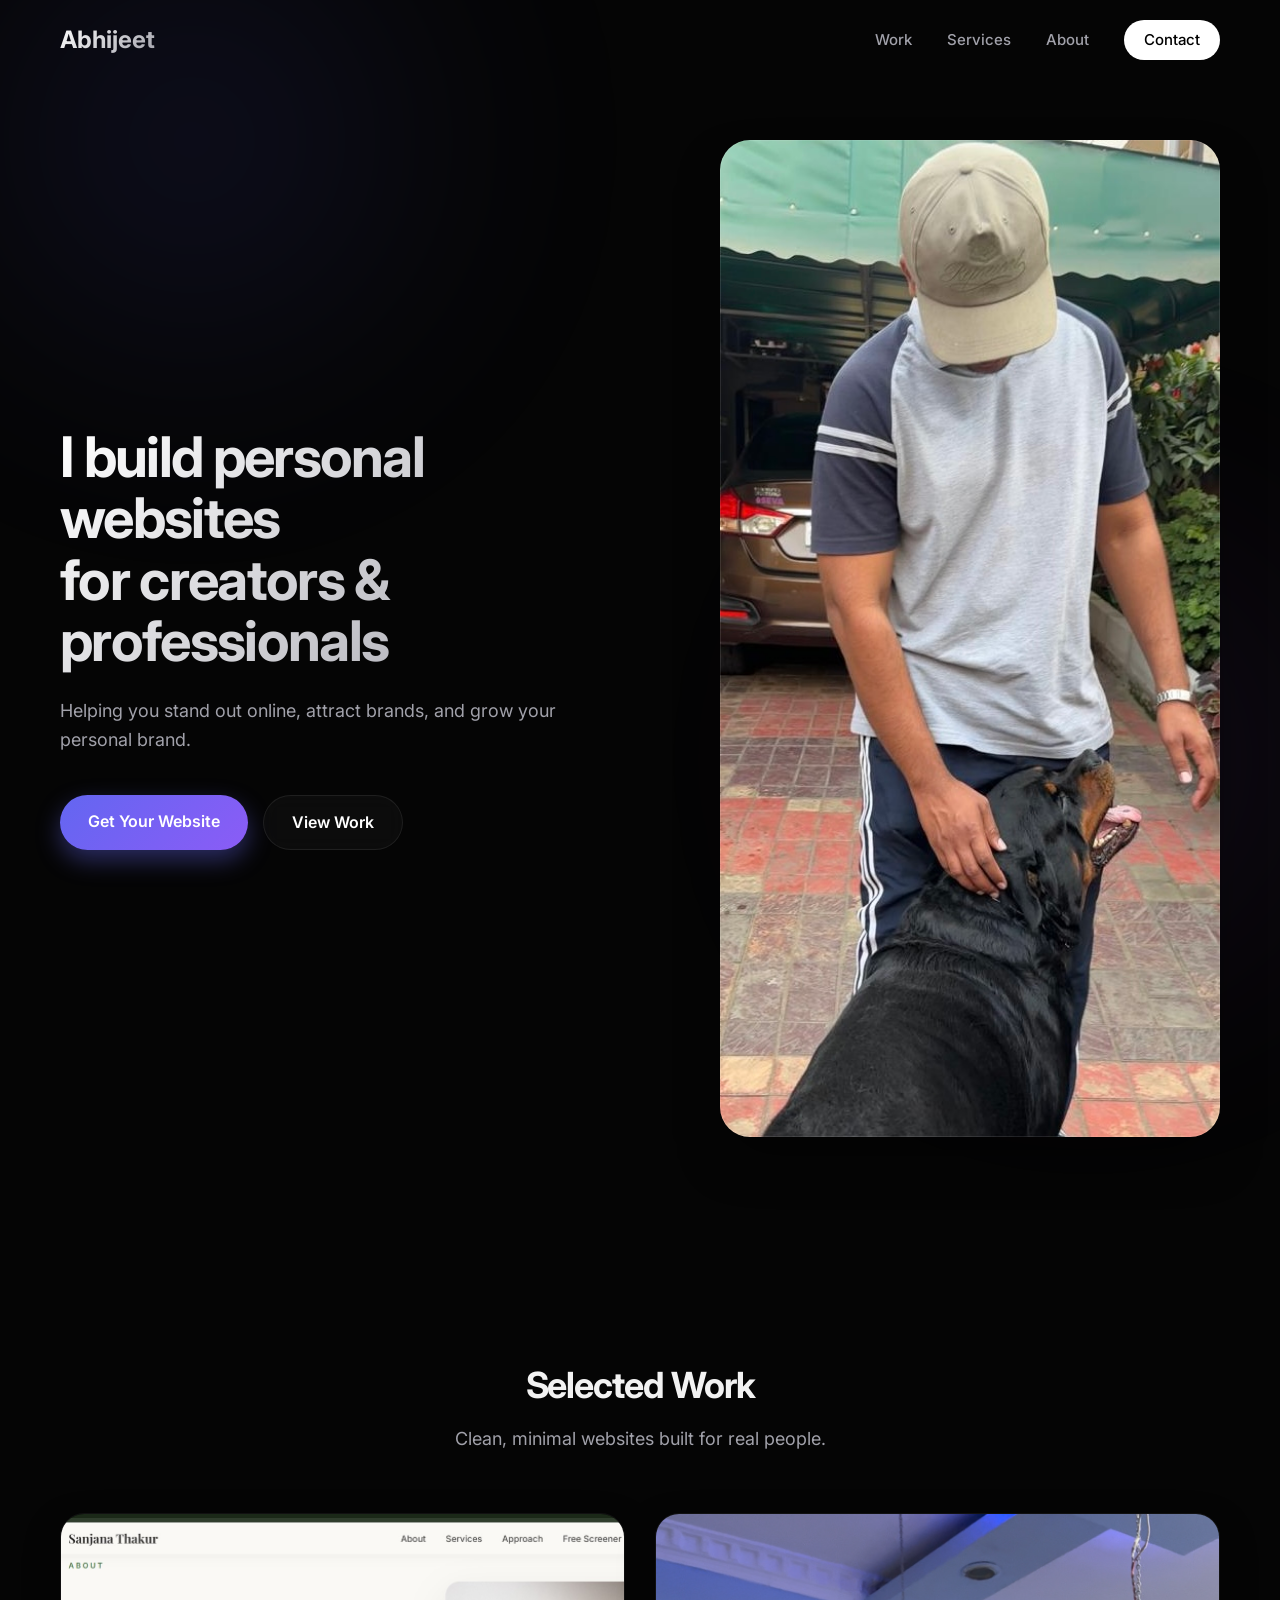
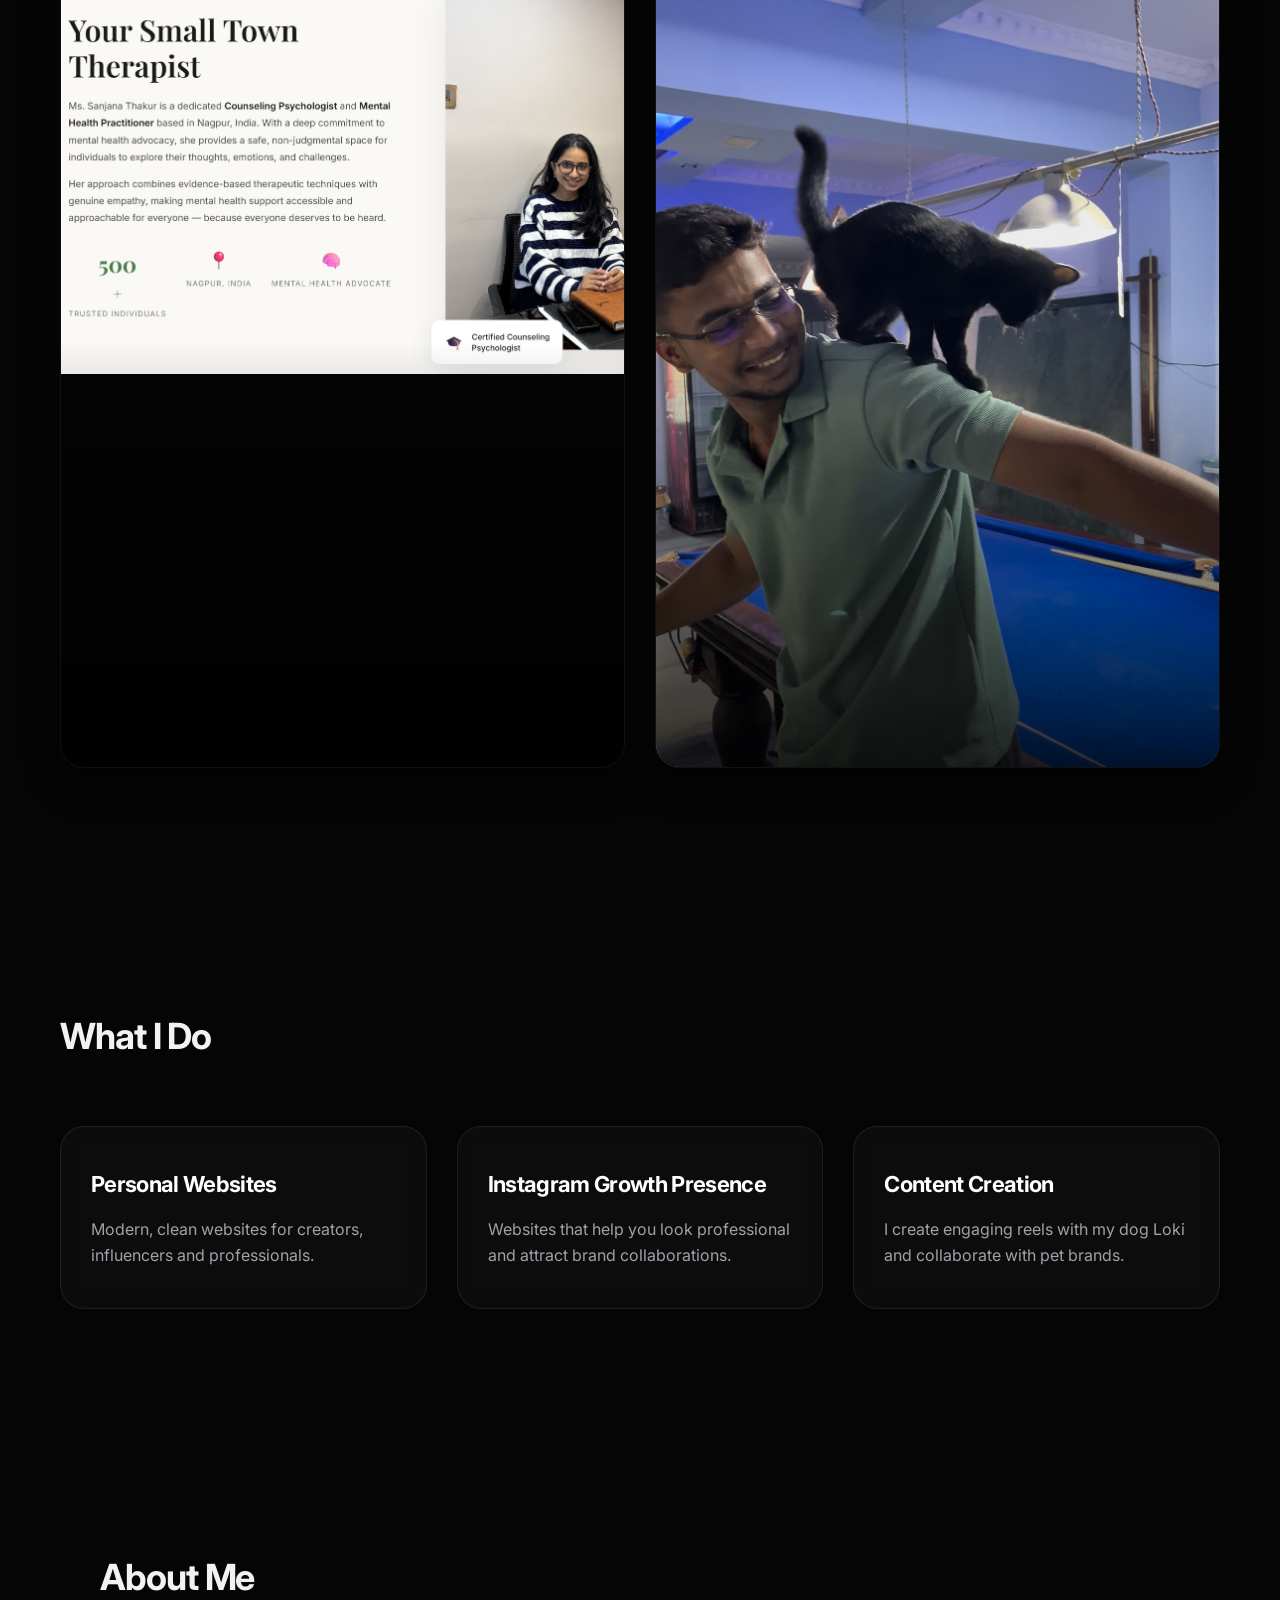
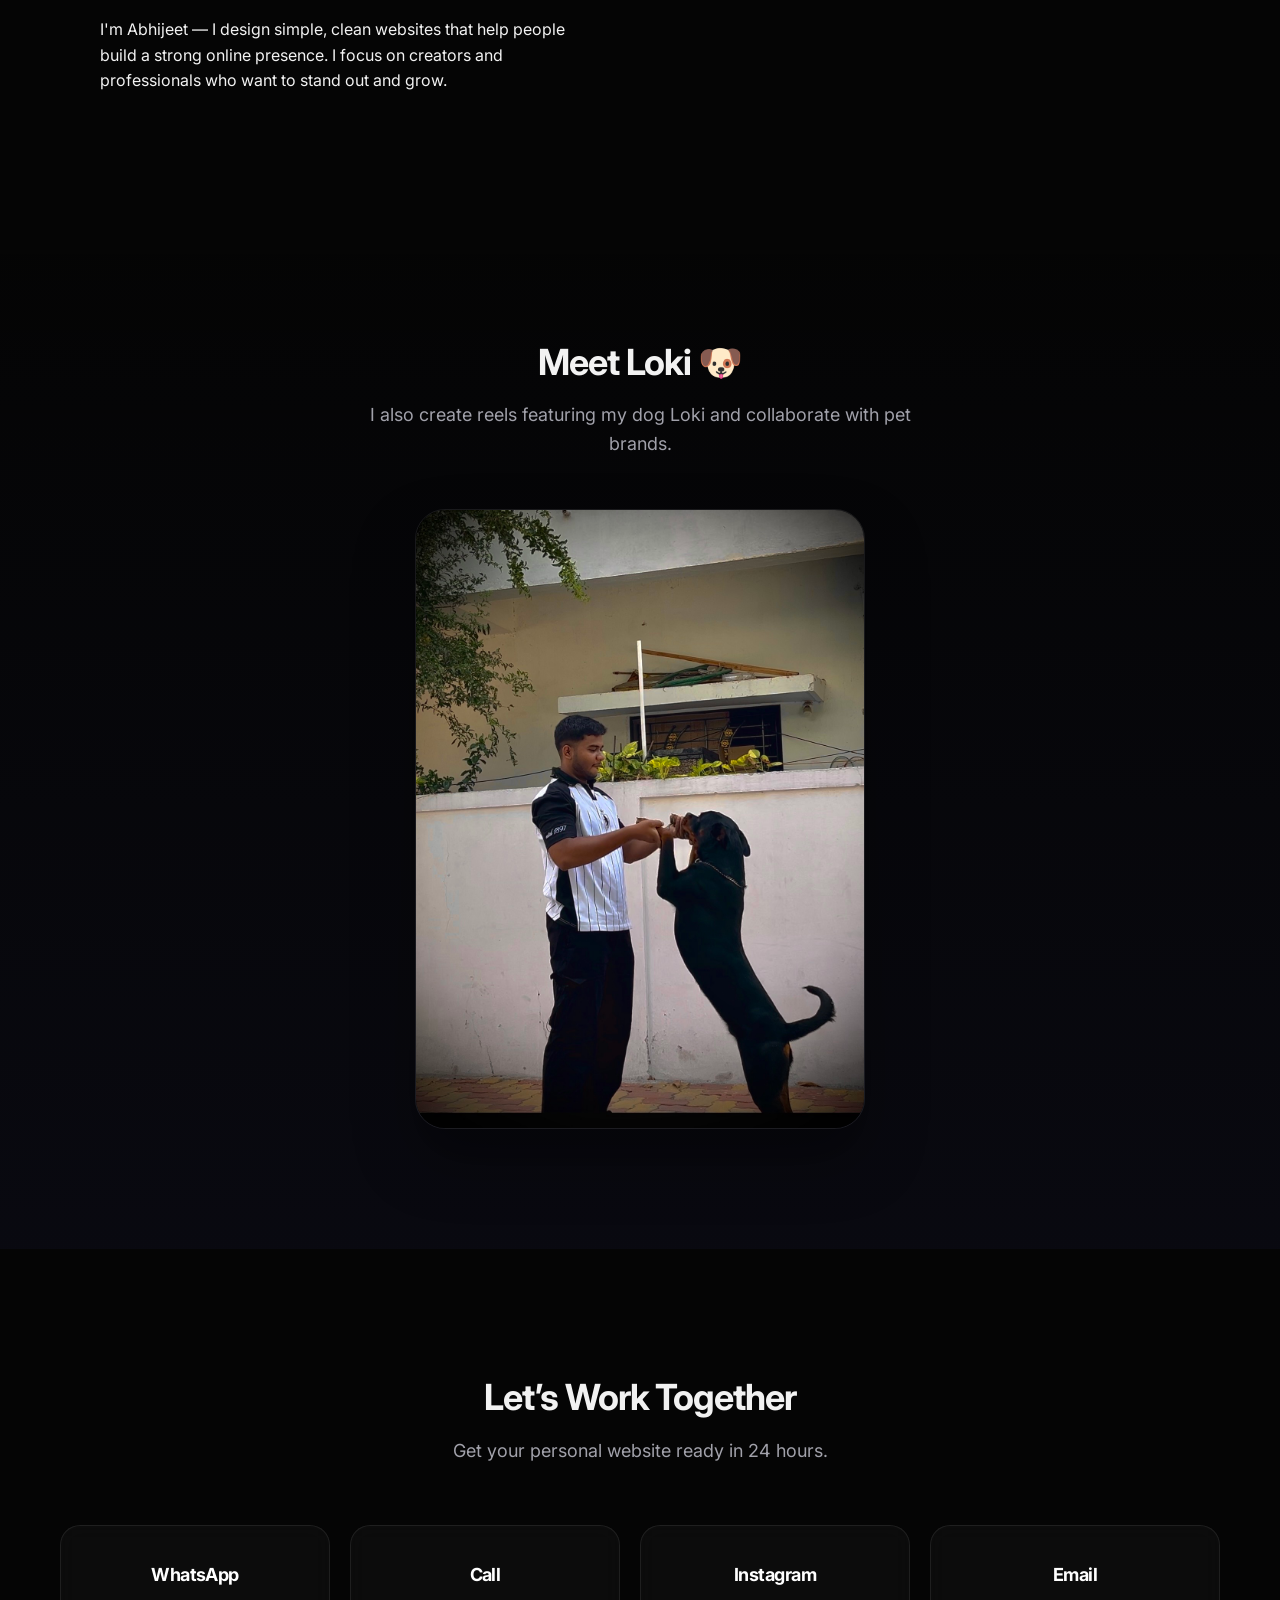
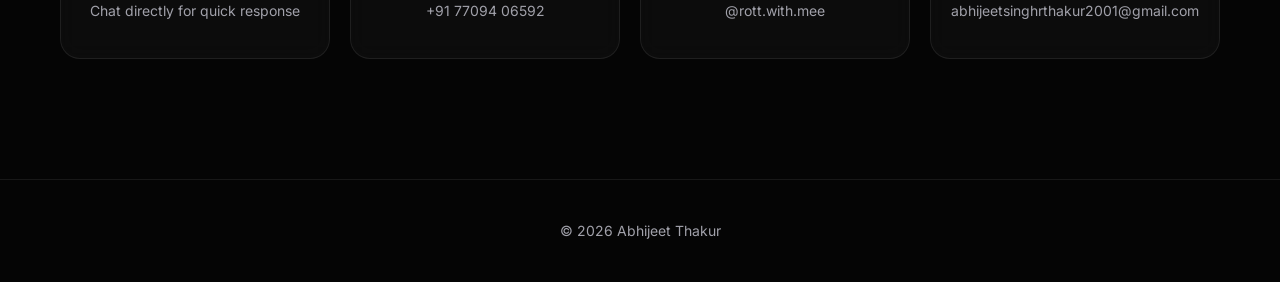
==== index.html @ 0a787bce "Initial commit via Netlify [skip ci]" ====
<!DOCTYPE html>
<html lang="en">
<head>
  <meta charset="UTF-8" />
  <meta name="viewport" content="width=device-width, initial-scale=1.0"/>
  <title>Abhijeet Thakur | Personal Brand Website Creator</title>

  <link href="https://fonts.googleapis.com/css2?family=Inter:wght@300;400;600;700&display=swap" rel="stylesheet">
  <link rel="stylesheet" href="style.css"/>
</head>

<body>

<!-- NAV -->
<nav class="nav">
  <div class="nav__logo">Abhijeet</div>
  <div class="nav__links">
    <a href="#work">Work</a>
    <a href="#services">Services</a>
    <a href="#about">About</a>
    <a href="#contact" class="nav__cta">Contact</a>
  </div>
</nav>

<!-- HERO -->
<section class="hero">
  <div class="hero__content">
    <h1>I build personal websites<br>for creators & professionals</h1>
    <p>Helping you stand out online, attract brands, and grow your personal brand.</p>
    
    <div class="hero__buttons">
      <a href="#contact" class="btn primary">Get Your Website</a>
      <a href="#work" class="btn ghost">View Work</a>
    </div>
  </div>

  <div class="hero__image">
    <img src="images/4.jpg" alt="Abhijeet with dog">
  </div>
</section>

<!-- WORK -->
<section id="work" class="work">
  <h2>Selected Work</h2>
  <p>Clean, minimal websites built for real people.</p>

  <div class="work__grid">
    <div class="work__card">
      <a href="https://sanjanathakur6.netlify.app" target="_blank">
        <img src="images/2.jpg" alt="Work Example 1">
      </a>
    </div>
    <div class="work__card">
      <img src="images/3.jpg" alt="Work Example 2">
    </div>
  </div>
</section>

<!-- SERVICES -->
<section id="services" class="services">
  <h2>What I Do</h2>

  <div class="services__grid">

    <div class="service">
      <h3>Personal Websites</h3>
      <p>Modern, clean websites for creators, influencers and professionals.</p>
    </div>

    <div class="service">
      <h3>Instagram Growth Presence</h3>
      <p>Websites that help you look professional and attract brand collaborations.</p>
    </div>

    <div class="service">
      <h3>Content Creation</h3>
      <p>I create engaging reels with my dog Loki and collaborate with pet brands.</p>
    </div>

  </div>
</section>

<!-- ABOUT -->
<section id="about" class="about">
  <div class="about__content">
    <h2>About Me</h2>
    <p>
      I'm Abhijeet — I design simple, clean websites that help people build a strong online presence.
      I focus on creators and professionals who want to stand out and grow.
    </p>
  </div>

  <div class="about__images">
    <img src="images/2.JPG" alt="About Image 1">
    <img src="images/3.JPG" alt="About Image 2">
  </div>
</section>

<!-- LOKI SECTION -->
<section class="loki">
  <h2>Meet Loki 🐶</h2>
  <p>I also create reels featuring my dog Loki and collaborate with pet brands.</p>

  <div class="loki__image">
    <img src="images/1.jpg" alt="Loki the Rottweiler">
  </div>
</section>

<!-- CONTACT -->
<section id="contact" class="contact">
  <h2>Let’s Work Together</h2>
  <p>Get your personal website ready in 24 hours.</p>

  <div class="contact__grid">

    <!-- WhatsApp -->
    <a href="https://wa.me/917709406592" target="_blank" class="contact-card">
      <h3>WhatsApp</h3>
      <p>Chat directly for quick response</p>
    </a>

    <!-- Call -->
    <a href="tel:+917709406592" class="contact-card">
      <h3>Call</h3>
      <p>+91 77094 06592</p>
    </a>

    <!-- Instagram -->
    <a href="https://instagram.com/rott.with.mee" target="_blank" class="contact-card">
      <h3>Instagram</h3>
      <p>@rott.with.mee</p>
    </a>

    <!-- Email -->
    <a href="mailto:abhijeetsinghrthakur2001@gmail.com" class="contact-card">
      <h3>Email</h3>
      <p>abhijeetsinghrthakur2001@gmail.com</p>
    </a>

  </div>
</section>

<!-- FOOTER -->
<footer class="footer">
  <p>© 2026 Abhijeet Thakur</p>
</footer>

<script src="script.js"></script>
</body>
</html>
---- style.css ----
/* RESET & CORE VARIABLES */
:root {
  --bg-color: #050505;
  --text-primary: #f2f2f2;
  --text-secondary: #a1a1aa;
  --accent-color: #6366f1;
  --accent-glow: rgba(99, 102, 241, 0.4);
  --glass-bg: rgba(255, 255, 255, 0.03);
  --glass-border: rgba(255, 255, 255, 0.08);
}

* {
  margin: 0;
  padding: 0;
  box-sizing: border-box;
}

body {
  font-family: 'Inter', sans-serif;
  background-color: var(--bg-color);
  color: var(--text-primary);
  line-height: 1.6;
  overflow-x: hidden;
  position: relative;
}

/* Background Ambient Orbs */
body::before, body::after {
  content: "";
  position: fixed;
  width: 50vw;
  height: 50vw;
  border-radius: 50%;
  filter: blur(120px);
  z-index: -1;
  opacity: 0.25;
  animation: floatOrb 15s infinite alternate ease-in-out;
  pointer-events: none;
}

body::before {
  top: -20%;
  left: -10%;
  background: radial-gradient(circle, rgba(99,102,241,0.6) 0%, rgba(0,0,0,0) 70%);
}

body::after {
  bottom: -20%;
  right: -10%;
  background: radial-gradient(circle, rgba(168,85,247,0.5) 0%, rgba(0,0,0,0) 70%);
  animation-delay: -5s;
}

@keyframes floatOrb {
  0% { transform: translate(0, 0) scale(1); }
  50% { transform: translate(50px, 30px) scale(1.1); }
  100% { transform: translate(-30px, -50px) scale(0.9); }
}

img {
  width: 100%;
  display: block;
  object-fit: cover;
}

a {
  text-decoration: none;
  color: inherit;
}

/* TYPOGRAPHY */
h1, h2, h3 {
  font-weight: 700;
  letter-spacing: -0.03em;
}

h2 {
  font-size: 36px;
  margin-bottom: 10px;
}

section > p {
  color: var(--text-secondary);
  font-size: 18px;
  max-width: 600px;
}

/* NAV */
.nav {
  position: fixed;
  width: 100%;
  top: 0;
  padding: 20px 60px;
  display: flex;
  justify-content: space-between;
  align-items: center;
  z-index: 100;
  transition: all 0.4s cubic-bezier(0.4, 0, 0.2, 1);
}

.nav--scrolled {
  background: rgba(5, 5, 5, 0.7);
  backdrop-filter: blur(16px);
  -webkit-backdrop-filter: blur(16px);
  border-bottom: 1px solid var(--glass-border);
  padding: 15px 60px;
}

.nav__logo {
  font-size: 24px;
  font-weight: 700;
  background: linear-gradient(135deg, #fff, #a1a1aa);
  -webkit-background-clip: text;
  -webkit-text-fill-color: transparent;
}

.nav__links {
  display: flex;
  gap: 35px;
  align-items: center;
}

.nav__links a {
  font-size: 15px;
  font-weight: 500;
  color: var(--text-secondary);
  transition: color 0.3s;
}

.nav__links a:hover {
  color: #fff;
}

.nav__cta {
  padding: 8px 20px;
  background: #fff;
  color: #000 !important;
  border-radius: 30px;
  font-weight: 600;
  transition: transform 0.3s, box-shadow 0.3s !important;
}

.nav__cta:hover {
  transform: translateY(-2px);
  box-shadow: 0 10px 20px rgba(255,255,255,0.15);
}

/* BUTTONS */
.btn {
  display: inline-block;
  padding: 14px 28px;
  border-radius: 30px;
  font-weight: 600;
  transition: all 0.3s ease;
  cursor: pointer;
}

.primary {
  background: linear-gradient(135deg, var(--accent-color), #8b5cf6);
  color: #fff;
  box-shadow: 0 10px 25px var(--accent-glow);
}

.primary:hover {
  box-shadow: 0 15px 35px var(--accent-glow);
  transform: translateY(-2px);
}

.ghost {
  background: var(--glass-bg);
  border: 1px solid var(--glass-border);
  color: #fff;
  backdrop-filter: blur(10px);
}

.ghost:hover {
  background: rgba(255,255,255,0.08);
  transform: translateY(-2px);
}

/* HERO */
.hero {
  display: flex;
  align-items: center;
  justify-content: space-between;
  padding: 140px 60px 100px;
  min-height: 100vh;
  gap: 60px;
}

.hero__content {
  max-width: 550px;
}

.hero h1 {
  font-size: 56px;
  line-height: 1.1;
  background: linear-gradient(135deg, #ffffff 0%, #a1a1aa 100%);
  -webkit-background-clip: text;
  -webkit-text-fill-color: transparent;
}

.hero p {
  margin-top: 24px;
  font-size: 18px;
  color: var(--text-secondary);
}

.hero__buttons {
  margin-top: 40px;
  display: flex;
  gap: 15px;
}

.hero__image {
  flex: 1;
  max-width: 500px;
  border-radius: 30px;
  overflow: hidden;
  box-shadow: 0 25px 50px -12px rgba(0, 0, 0, 0.5);
  position: relative;
  animation: floating 6s ease-in-out infinite;
}

.hero__image::after {
  content: '';
  position: absolute;
  inset: 0;
  border-radius: 30px;
  border: 1px solid rgba(255,255,255,0.1);
  pointer-events: none;
}

@keyframes floating {
  0% { transform: translateY(0px); }
  50% { transform: translateY(-15px); }
  100% { transform: translateY(0px); }
}

/* SECTIONS (General) */
section {
  padding: 120px 60px;
}

.section-header {
  text-align: center;
  margin-bottom: 60px;
  display: flex;
  flex-direction: column;
  align-items: center;
}

/* WORK */
.work {
  text-align: center;
  display: flex;
  flex-direction: column;
  align-items: center;
}

.work__grid {
  margin-top: 60px;
  display: grid;
  grid-template-columns: repeat(2, 1fr);
  gap: 30px;
  width: 100%;
  max-width: 1200px;
}

.work__card {
  position: relative;
  overflow: hidden;
  border-radius: 24px;
  transform: perspective(1000px);
  transform-style: preserve-3d;
  transition: all 0.4s cubic-bezier(0.25, 0.8, 0.25, 1);
  box-shadow: 0 15px 35px rgba(0,0,0,0.4);
  border: 1px solid rgba(255,255,255,0.05);
}

.work__card img {
  transition: transform 0.6s ease;
}

.work__card:hover img {
  transform: scale(1.05);
}

.work__card::after {
  content: '';
  position: absolute;
  inset: 0;
  background: linear-gradient(to top, rgba(0,0,0,0.8) 0%, rgba(0,0,0,0) 50%);
  pointer-events: none;
}

/* SERVICES */
.services__grid {
  margin-top: 60px;
  display: grid;
  grid-template-columns: repeat(3, 1fr);
  gap: 30px;
  max-width: 1200px;
  margin-left: auto;
  margin-right: auto;
}

.service {
  padding: 40px 30px;
  background: var(--glass-bg);
  border: 1px solid var(--glass-border);
  border-radius: 24px;
  backdrop-filter: blur(12px);
  transition: all 0.4s ease;
  position: relative;
  overflow: hidden;
}

.service::before {
  content: '';
  position: absolute;
  top: 0; left: 0; right: 0;
  height: 2px;
  background: linear-gradient(90deg, transparent, var(--accent-color), transparent);
  transform: scaleX(0);
  transition: transform 0.4s ease;
}

.service:hover {
  transform: translateY(-10px);
  background: rgba(255,255,255,0.05);
  box-shadow: 0 20px 40px rgba(0,0,0,0.3);
}

.service:hover::before {
  transform: scaleX(1);
}

.service h3 {
  font-size: 22px;
  margin-bottom: 15px;
  color: #fff;
}

.service p {
  color: var(--text-secondary);
  font-size: 16px;
}

/* ABOUT */
.about {
  display: flex;
  align-items: center;
  gap: 80px;
  max-width: 1200px;
  margin: 0 auto;
}

.about__content {
  flex: 1;
}

.about__images {
  flex: 1;
  display: flex;
  gap: 20px;
  align-items: center;
}

.about__images img {
  width: calc(50% - 10px);
  border-radius: 24px;
  box-shadow: 0 20px 40px rgba(0,0,0,0.3);
  border: 1px solid var(--glass-border);
}

.about__images img:nth-child(2) {
  transform: translateY(40px);
}

/* LOKI */
.loki {
  text-align: center;
  background: linear-gradient(180deg, rgba(0,0,0,0) 0%, rgba(99,102,241,0.05) 100%);
  display: flex;
  flex-direction: column;
  align-items: center;
}

.loki__image {
  margin-top: 50px;
  max-width: 450px;
  border-radius: 30px;
  overflow: hidden;
  box-shadow: 0 30px 60px rgba(0,0,0,0.4);
  border: 1px solid var(--glass-border);
  animation: floating 7s ease-in-out infinite reverse;
}

/* CONTACT */
.contact {
  text-align: center;
  display: flex;
  flex-direction: column;
  align-items: center;
}

.contact__grid {
  margin-top: 60px;
  display: grid;
  grid-template-columns: repeat(4, 1fr);
  gap: 20px;
  width: 100%;
  max-width: 1200px;
}

.contact-card {
  padding: 35px 20px;
  background: var(--glass-bg);
  border: 1px solid var(--glass-border);
  border-radius: 20px;
  backdrop-filter: blur(10px);
  transition: all 0.3s ease;
  display: flex;
  flex-direction: column;
  gap: 10px;
}

.contact-card:hover {
  background: rgba(255,255,255,0.06);
  transform: translateY(-5px);
  border-color: rgba(255,255,255,0.15);
}

.contact-card h3 {
  font-size: 18px;
  color: #fff;
}

.contact-card p {
  font-size: 14px;
  color: var(--text-secondary);
}

/* FOOTER */
.footer {
  text-align: center;
  padding: 40px;
  border-top: 1px solid var(--glass-border);
  color: var(--text-secondary);
  font-size: 14px;
}

/* ANIMATION CLASSES FOR JS */
.show {
  opacity: 1 !important;
  transform: translateY(0) !important;
}

.work__card,
.service,
.about__content,
.about__images,
.loki__image,
.contact-card {
  opacity: 0;
  transform: translateY(30px);
  transition: opacity 0.8s cubic-bezier(0.2, 0.8, 0.2, 1), transform 0.8s cubic-bezier(0.2, 0.8, 0.2, 1);
}

/* Delay staggered animations */
.services__grid .service:nth-child(1) { transition-delay: 0.1s; }
.services__grid .service:nth-child(2) { transition-delay: 0.2s; }
.services__grid .service:nth-child(3) { transition-delay: 0.3s; }

.work__grid .work__card:nth-child(1) { transition-delay: 0.1s; }
.work__grid .work__card:nth-child(2) { transition-delay: 0.2s; }

.contact__grid .contact-card:nth-child(1) { transition-delay: 0.1s; }
.contact__grid .contact-card:nth-child(2) { transition-delay: 0.2s; }
.contact__grid .contact-card:nth-child(3) { transition-delay: 0.3s; }
.contact__grid .contact-card:nth-child(4) { transition-delay: 0.4s; }

/* RESPONSIVE */
@media(max-width: 1024px) {
  .hero {
    padding: 120px 40px 80px;
    gap: 40px;
  }
  .hero h1 { font-size: 48px; }
  .about { gap: 40px; flex-direction: column; }
  .about__images { width: 100%; max-width: 500px; margin: 0 auto; }
}

@media(max-width: 768px) {
  .nav { padding: 20px; }
  .nav--scrolled { padding: 15px 20px; }
  .nav__links { display: none; }
  
  .hero {
    flex-direction: column;
    text-align: center;
    padding: 120px 20px 60px;
  }
  .hero__content { align-items: center; display: flex; flex-direction: column; }
  .hero__buttons { justify-content: center; }
  
  .services__grid, .work__grid {
    grid-template-columns: 1fr;
  }
  .contact__grid {
    grid-template-columns: repeat(2, 1fr);
  }
  section {
    padding: 80px 20px;
  }
}

@media(max-width: 480px) {
  .hero h1 { font-size: 38px; }
  .contact__grid { grid-template-columns: 1fr; }
}
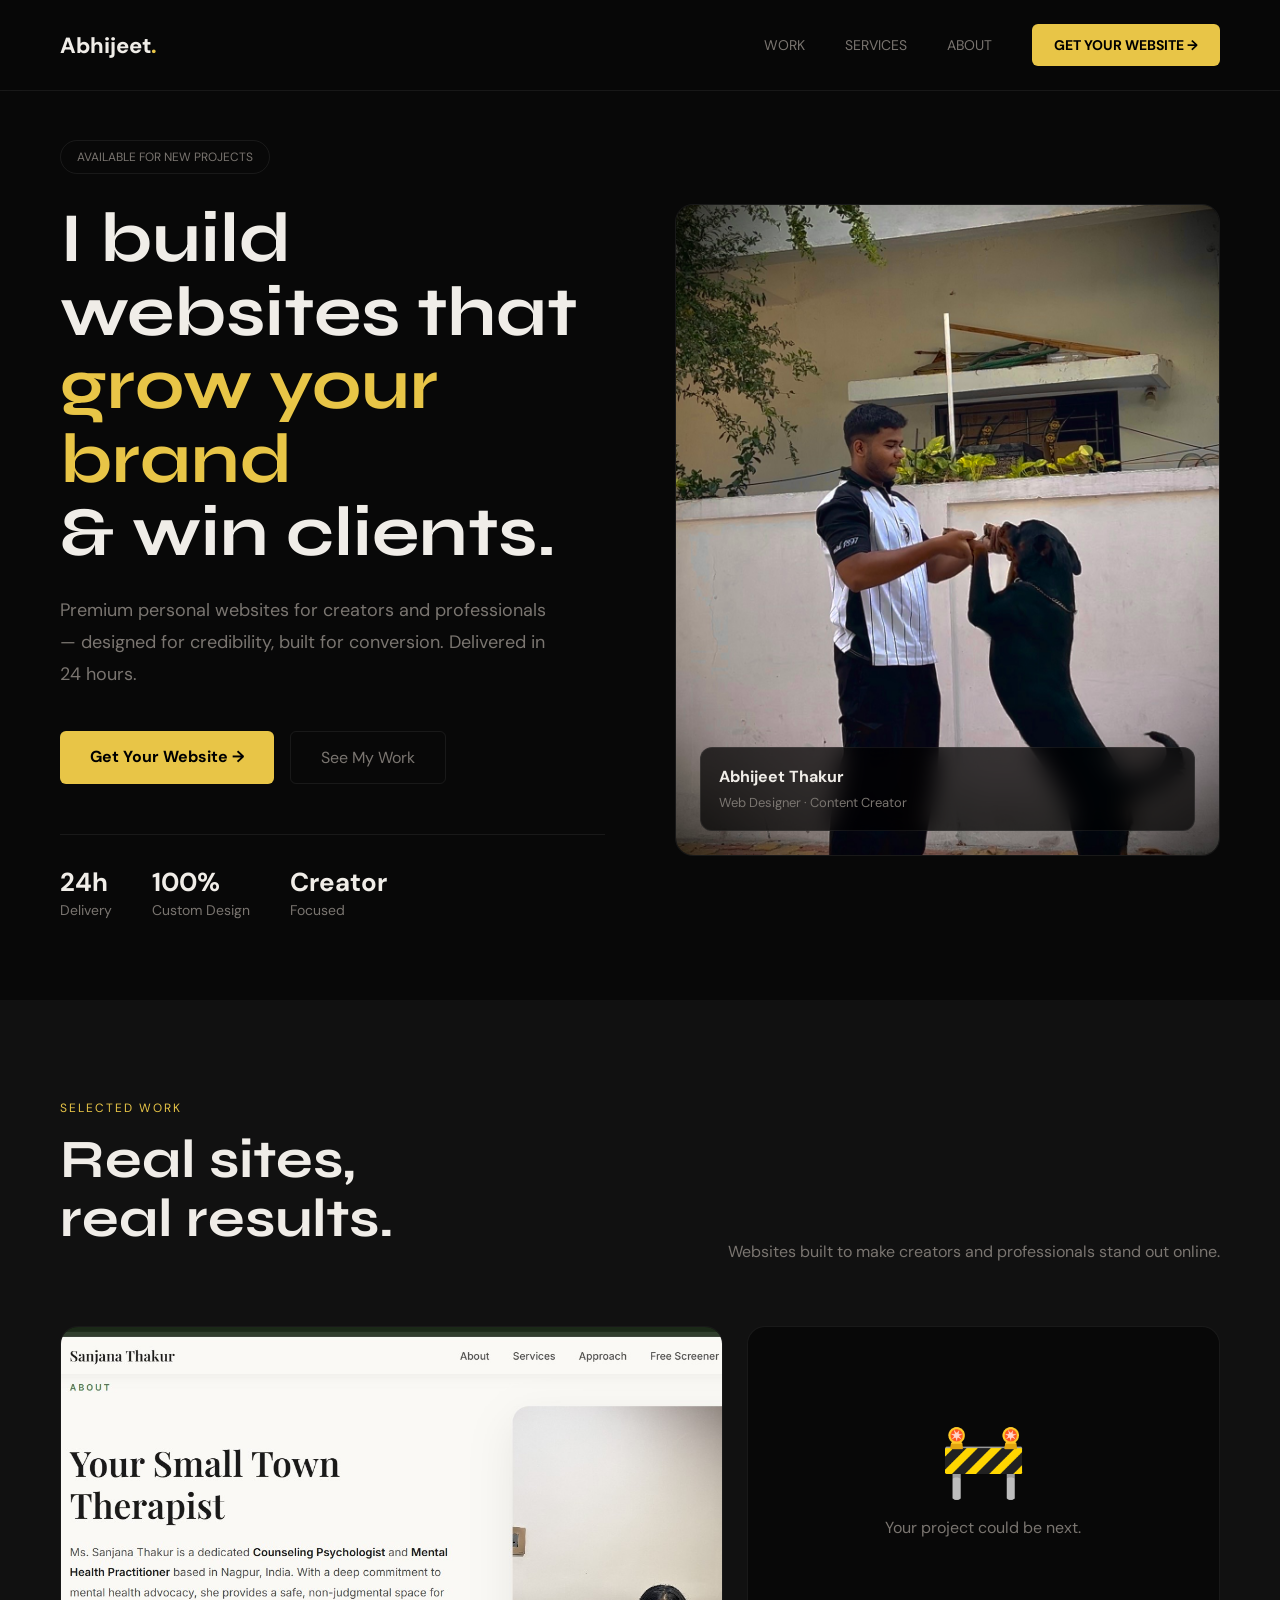
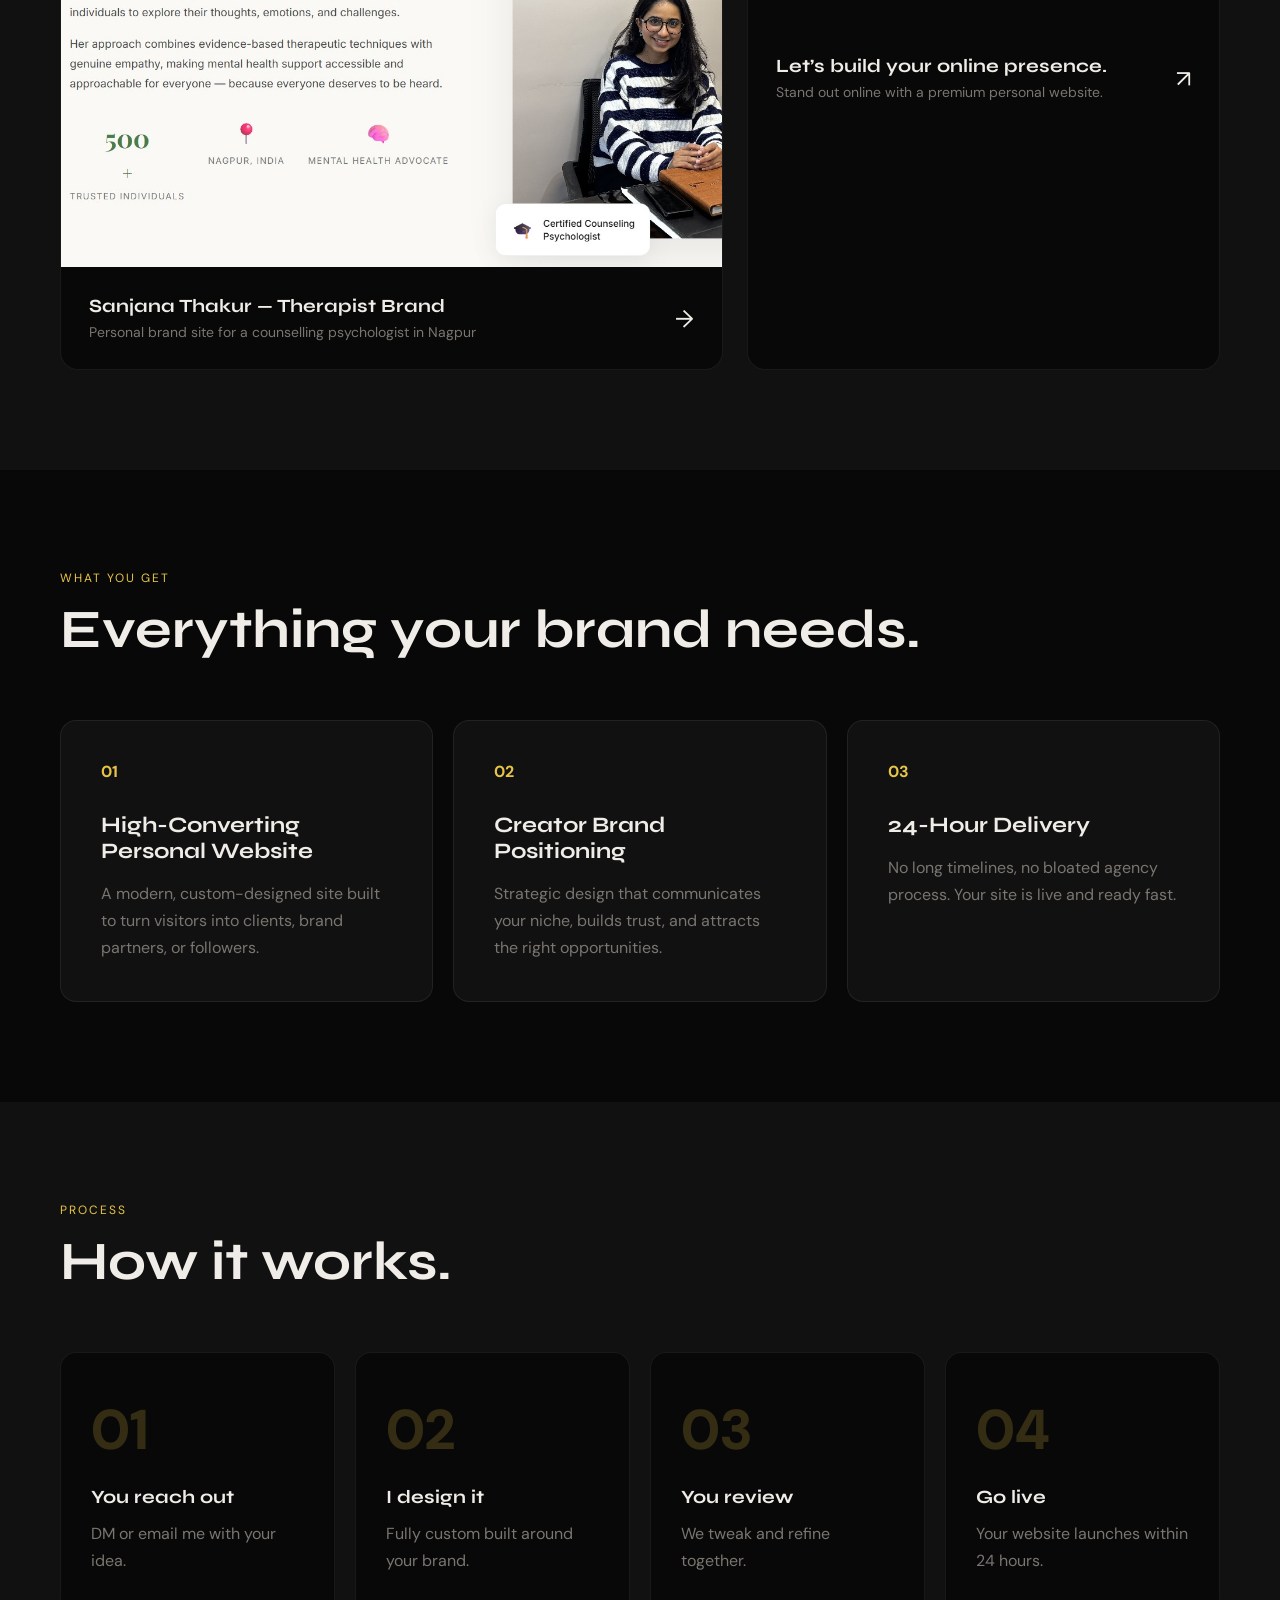
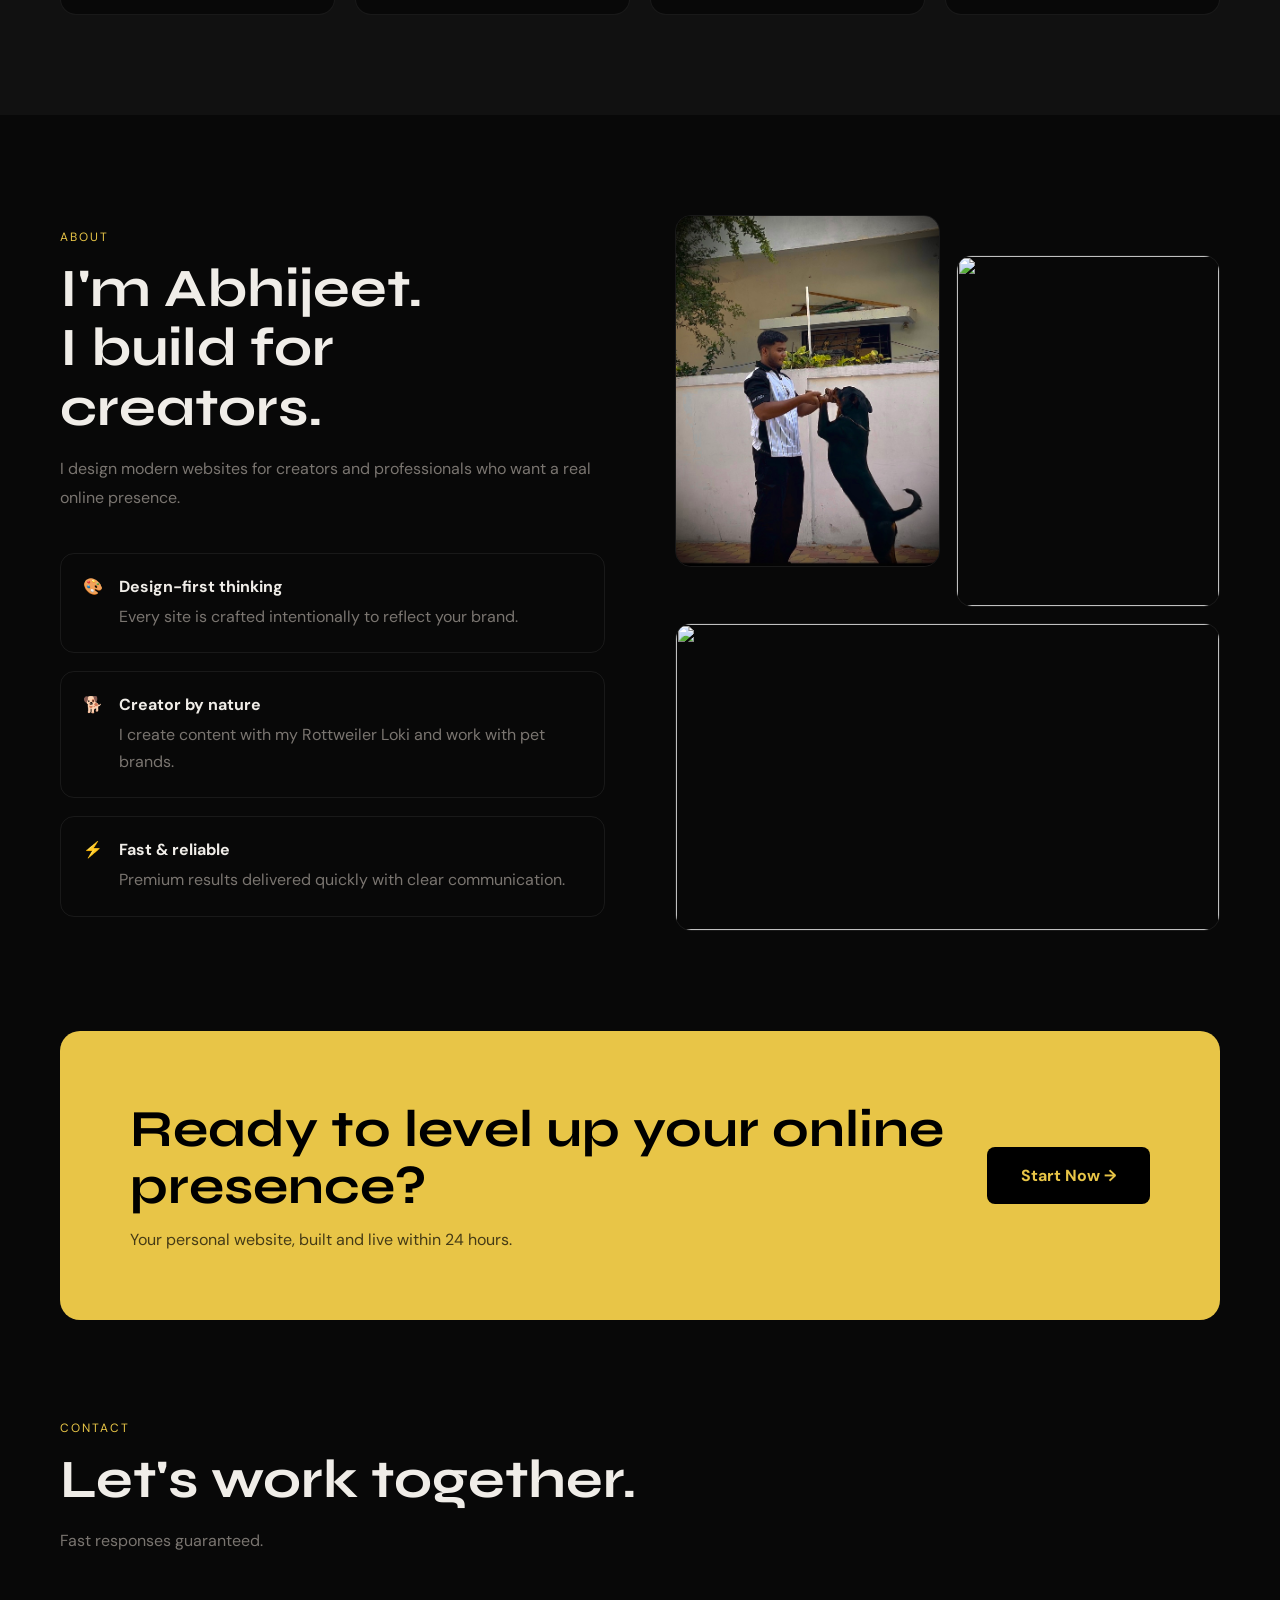
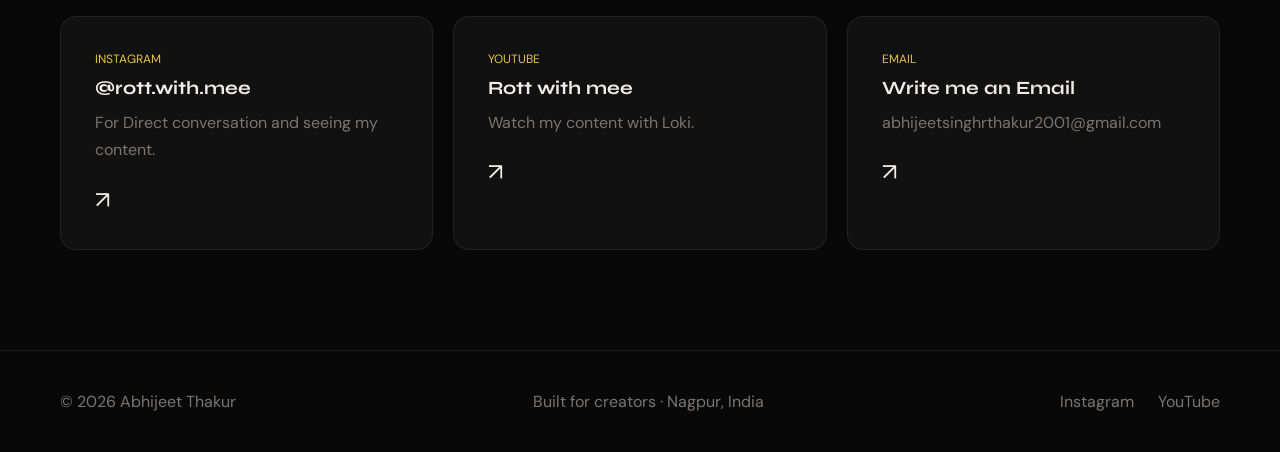
==== commit 151a55ab: "Add files via upload" ====
--- a/index.html
+++ b/index.html
@@ -3,148 +3,1240 @@
 <head>
   <meta charset="UTF-8" />
   <meta name="viewport" content="width=device-width, initial-scale=1.0"/>
-  <title>Abhijeet Thakur | Personal Brand Website Creator</title>
-
-  <link href="https://fonts.googleapis.com/css2?family=Inter:wght@300;400;600;700&display=swap" rel="stylesheet">
-  <link rel="stylesheet" href="style.css"/>
+  <title>Abhijeet Thakur | Personal Brand Websites</title>
+
+  <link href="https://fonts.googleapis.com/css2?family=Syne:wght@400;600;700;800&family=DM+Sans:wght@300;400;500&display=swap" rel="stylesheet">
+
+  <style>
+
+    :root {
+      --bg: #080808;
+      --surface: #111111;
+      --border: rgba(255,255,255,0.07);
+      --text: #f0ede8;
+      --muted: #7a7570;
+      --accent: #e8c547;
+    }
+
+    *{
+      margin:0;
+      padding:0;
+      box-sizing:border-box;
+    }
+
+    body{
+      font-family:'DM Sans',sans-serif;
+      background:var(--bg);
+      color:var(--text);
+      overflow-x:hidden;
+    }
+
+    img{
+      width:100%;
+      display:block;
+      object-fit:cover;
+    }
+
+    a{
+      text-decoration:none;
+      color:inherit;
+    }
+
+    h1,h2,h3{
+      font-family:'Syne',sans-serif;
+    }
+
+    html{
+      scroll-behavior:smooth;
+    }
+
+    /* NAV */
+
+    nav{
+      position:fixed;
+      top:0;
+      left:0;
+      right:0;
+      z-index:1000;
+      padding:24px 60px;
+      display:flex;
+      justify-content:space-between;
+      align-items:center;
+      background:rgba(8,8,8,0.7);
+      backdrop-filter:blur(12px);
+      border-bottom:1px solid var(--border);
+    }
+
+    .nav-logo{
+      font-size:22px;
+      font-weight:800;
+    }
+
+    .nav-logo span{
+      color:var(--accent);
+    }
+
+    .nav-links{
+      display:flex;
+      gap:40px;
+      align-items:center;
+    }
+
+    .nav-links a{
+      font-size:14px;
+      text-transform:uppercase;
+      color:var(--muted);
+      transition:0.3s;
+    }
+
+    .nav-links a:hover{
+      color:white;
+    }
+
+    .nav-cta{
+      background:var(--accent);
+      color:black !important;
+      padding:12px 22px;
+      border-radius:6px;
+      font-weight:700;
+    }
+
+    /* HERO */
+
+    .hero{
+      min-height:100vh;
+      display:grid;
+      grid-template-columns:1fr 1fr;
+      align-items:center;
+      gap:70px;
+      padding:140px 60px 80px;
+    }
+
+    .hero-tag{
+      display:inline-block;
+      border:1px solid var(--border);
+      padding:8px 16px;
+      border-radius:50px;
+      margin-bottom:28px;
+      color:var(--muted);
+      font-size:12px;
+      text-transform:uppercase;
+    }
+
+    .hero h1{
+      font-size:70px;
+      line-height:1.05;
+      margin-bottom:24px;
+    }
+
+    .hero h1 em{
+      color:var(--accent);
+      font-style:normal;
+    }
+
+    .hero-desc{
+      color:var(--muted);
+      font-size:18px;
+      line-height:1.8;
+      max-width:500px;
+      margin-bottom:40px;
+    }
+
+    .hero-btns{
+      display:flex;
+      gap:16px;
+      flex-wrap:wrap;
+    }
+
+    .btn-primary{
+      background:var(--accent);
+      color:black;
+      padding:15px 30px;
+      border-radius:6px;
+      font-weight:700;
+    }
+
+    .btn-ghost{
+      border:1px solid var(--border);
+      padding:15px 30px;
+      border-radius:6px;
+      color:var(--muted);
+    }
+
+    .hero-trust{
+      display:flex;
+      gap:40px;
+      margin-top:50px;
+      padding-top:30px;
+      border-top:1px solid var(--border);
+    }
+
+    .trust-item strong{
+      display:block;
+      font-size:26px;
+    }
+
+    .trust-item span{
+      color:var(--muted);
+      font-size:14px;
+    }
+
+    .hero-img-frame{
+      position:relative;
+      border-radius:18px;
+      overflow:hidden;
+      border:1px solid var(--border);
+    }
+
+    .hero-img-frame img{
+      height:650px;
+    }
+
+    .hero-img-badge{
+      position:absolute;
+      bottom:24px;
+      left:24px;
+      right:24px;
+      background:rgba(0,0,0,0.7);
+      border:1px solid var(--border);
+      border-radius:12px;
+      padding:18px;
+      backdrop-filter:blur(12px);
+    }
+
+    .badge-text strong{
+      display:block;
+      margin-bottom:4px;
+    }
+
+    .badge-text span{
+      color:var(--muted);
+      font-size:13px;
+    }
+
+    /* SECTION */
+
+    section{
+      padding:100px 60px;
+    }
+
+    .section-label{
+      color:var(--accent);
+      text-transform:uppercase;
+      font-size:12px;
+      margin-bottom:14px;
+      letter-spacing:2px;
+    }
+
+    .section-title{
+      font-size:54px;
+      margin-bottom:18px;
+      line-height:1.1;
+    }
+
+    .section-desc{
+      color:var(--muted);
+      line-height:1.8;
+      max-width:550px;
+    }
+
+    /* WORK */
+
+    .work{
+      background:var(--surface);
+    }
+
+    .work-header{
+      display:flex;
+      justify-content:space-between;
+      align-items:flex-end;
+      margin-bottom:60px;
+      gap:40px;
+    }
+
+    .work-grid{
+      display:grid;
+      grid-template-columns:1.4fr 1fr;
+      gap:24px;
+    }
+
+    .work-card{
+      background:var(--bg);
+      border:1px solid var(--border);
+      border-radius:18px;
+      overflow:hidden;
+      transition:0.3s;
+    }
+
+    .work-card:hover{
+      transform:translateY(-5px);
+    }
+
+    .work-card-img img{
+      height:100%;
+    }
+
+    .work-card-info{
+      padding:28px;
+      display:flex;
+      justify-content:space-between;
+      align-items:center;
+    }
+
+    .work-card-info h3{
+      margin-bottom:6px;
+    }
+
+    .work-card-info p{
+      color:var(--muted);
+      font-size:14px;
+    }
+
+    .work-arrow{
+      font-size:24px;
+    }
+
+    .soon-placeholder{
+      height:300px;
+      display:flex;
+      flex-direction:column;
+      justify-content:center;
+      align-items:center;
+      color:var(--muted);
+    }
+
+    .soon-placeholder .big{
+      font-size:70px;
+      margin-bottom:10px;
+    }
+
+    /* SERVICES */
+
+    .services-grid{
+      margin-top:60px;
+      display:grid;
+      grid-template-columns:repeat(3,1fr);
+      gap:20px;
+    }
+
+    .service-card{
+      background:var(--surface);
+      border:1px solid var(--border);
+      border-radius:16px;
+      padding:40px;
+    }
+
+    .service-num{
+      color:var(--accent);
+      margin-bottom:30px;
+      font-weight:700;
+    }
+
+    .service-card h3{
+      margin-bottom:16px;
+      font-size:22px;
+    }
+
+    .service-card p{
+      color:var(--muted);
+      line-height:1.7;
+    }
+
+    /* PROCESS */
+
+    .process{
+      background:var(--surface);
+    }
+
+    .process-steps{
+      margin-top:60px;
+      display:grid;
+      grid-template-columns:repeat(4,1fr);
+      gap:20px;
+    }
+
+    .step{
+      border:1px solid var(--border);
+      border-radius:16px;
+      padding:40px 30px;
+      background:var(--bg);
+    }
+
+    .step-num{
+      font-size:56px;
+      color:rgba(232,197,71,0.2);
+      font-weight:800;
+      margin-bottom:20px;
+    }
+
+    .step h3{
+      margin-bottom:12px;
+    }
+
+    .step p{
+      color:var(--muted);
+      line-height:1.7;
+    }
+
+    /* ABOUT */
+
+    .about-grid{
+      display:grid;
+      grid-template-columns:1fr 1fr;
+      gap:70px;
+      align-items:center;
+    }
+
+    .about-detail{
+      margin-top:40px;
+      display:flex;
+      flex-direction:column;
+      gap:18px;
+    }
+
+    .about-item{
+      border:1px solid var(--border);
+      border-radius:14px;
+      padding:22px;
+      display:flex;
+      gap:16px;
+    }
+
+    .about-item p{
+      color:var(--muted);
+      line-height:1.7;
+      margin-top:6px;
+    }
+
+    .about-images{
+      display:grid;
+      grid-template-columns:1fr 1fr;
+      gap:16px;
+      align-items:start;
+    }
+
+    .about-img{
+      overflow:hidden;
+      border-radius:16px;
+      border:1px solid var(--border);
+    }
+
+    .about-img img{
+      width:100%;
+      height:100%;
+      object-fit:cover;
+      aspect-ratio:3/4;
+    }
+
+    .about-img:nth-child(2){
+      margin-top:40px;
+    }
+
+    .about-img:nth-child(3){
+      grid-column:span 2;
+    }
+
+    .about-img:nth-child(3) img{
+      aspect-ratio:16/9;
+    }
+
+    /* CTA */
+
+    .cta-banner{
+      margin:0 60px;
+      background:var(--accent);
+      border-radius:20px;
+      padding:70px;
+      display:flex;
+      justify-content:space-between;
+      align-items:center;
+      gap:40px;
+    }
+
+    .cta-banner h2{
+      color:black;
+      font-size:52px;
+      line-height:1.1;
+    }
+
+    .cta-banner p{
+      color:rgba(0,0,0,0.7);
+      margin-top:14px;
+    }
+
+    .btn-dark{
+      background:black;
+      color:var(--accent);
+      padding:18px 34px;
+      border-radius:8px;
+      font-weight:700;
+      white-space:nowrap;
+    }
+
+    /* CONTACT */
+
+    .contact-grid{
+      margin-top:60px;
+      display:grid;
+      grid-template-columns:repeat(3,1fr);
+      gap:20px;
+    }
+
+    .contact-card{
+      background:var(--surface);
+      border:1px solid var(--border);
+      border-radius:16px;
+      padding:34px;
+      transition:0.3s;
+    }
+
+    .contact-card:hover{
+      transform:translateY(-5px);
+    }
+
+    .contact-platform{
+      color:var(--accent);
+      text-transform:uppercase;
+      font-size:12px;
+      margin-bottom:10px;
+    }
+
+    .contact-card h3{
+      margin-bottom:10px;
+    }
+
+    .contact-card p{
+      color:var(--muted);
+      line-height:1.7;
+    }
+
+    .contact-arrow{
+      margin-top:20px;
+      font-size:24px;
+    }
+
+    /* FOOTER */
+
+    footer{
+      padding:40px 60px;
+      border-top:1px solid var(--border);
+      display:flex;
+      justify-content:space-between;
+      align-items:center;
+      flex-wrap:wrap;
+      gap:20px;
+      color:var(--muted);
+    }
+
+    footer div{
+      display:flex;
+      gap:24px;
+    }
+
+    /* RESPONSIVE */
+
+    @media(max-width:1000px){
+
+      .hero,
+      .about-grid,
+      .work-grid,
+      .services-grid,
+      .process-steps,
+      .contact-grid{
+        grid-template-columns:1fr;
+      }
+
+      .hero{
+        padding:120px 24px 60px;
+      }
+
+      section{
+        padding:70px 24px;
+      }
+
+      nav{
+        padding:20px 24px;
+      }
+
+      .nav-links{
+        display:none;
+      }
+
+      .hero h1{
+        font-size:48px;
+      }
+
+      .cta-banner{
+        margin:0 24px;
+        flex-direction:column;
+        padding:50px 30px;
+      }
+
+      .cta-banner h2{
+        font-size:40px;
+      }
+
+      footer{
+        padding:30px 24px;
+        flex-direction:column;
+      }
+
+    }
+
+  </style>
 </head>
 
+
 <body>
 
 <!-- NAV -->
-<nav class="nav">
-  <div class="nav__logo">Abhijeet</div>
-  <div class="nav__links">
+
+<nav>
+
+  <div class="nav-logo">
+    Abhijeet<span>.</span>
+  </div>
+
+  <div class="nav-links">
     <a href="#work">Work</a>
     <a href="#services">Services</a>
     <a href="#about">About</a>
-    <a href="#contact" class="nav__cta">Contact</a>
+    <a href="#contact" class="nav-cta">Get Your Website →</a>
   </div>
+
 </nav>
 
 <!-- HERO -->
+
 <section class="hero">
-  <div class="hero__content">
-    <h1>I build personal websites<br>for creators & professionals</h1>
-    <p>Helping you stand out online, attract brands, and grow your personal brand.</p>
-    
-    <div class="hero__buttons">
-      <a href="#contact" class="btn primary">Get Your Website</a>
-      <a href="#work" class="btn ghost">View Work</a>
-    </div>
+
+  <div>
+
+    <div class="hero-tag">
+      Available for new projects
+    </div>
+
+    <h1>
+      I build websites that
+      <br>
+      <em>grow your brand</em>
+      <br>
+      & win clients.
+    </h1>
+
+    <p class="hero-desc">
+      Premium personal websites for creators and professionals — designed for credibility, built for conversion. Delivered in 24 hours.
+    </p>
+
+    <div class="hero-btns">
+
+      <a href="#contact" class="btn-primary">
+        Get Your Website →
+      </a>
+
+      <a href="#work" class="btn-ghost">
+        See My Work
+      </a>
+
+    </div>
+
+    <div class="hero-trust">
+
+      <div class="trust-item">
+        <strong>24h</strong>
+        <span>Delivery</span>
+      </div>
+
+      <div class="trust-item">
+        <strong>100%</strong>
+        <span>Custom Design</span>
+      </div>
+
+      <div class="trust-item">
+        <strong>Creator</strong>
+        <span>Focused</span>
+      </div>
+
+    </div>
+
   </div>
 
-  <div class="hero__image">
-    <img src="images/4.jpg" alt="Abhijeet with dog">
+  <div class="hero-img-frame">
+
+    <img src="images/1.jpg" alt="Abhijeet with Loki">
+
+    <div class="hero-img-badge">
+      <div class="badge-text">
+        <strong>Abhijeet Thakur</strong>
+        <span>Web Designer · Content Creator</span>
+      </div>
+    </div>
+
   </div>
+
 </section>
 
 <!-- WORK -->
+
 <section id="work" class="work">
-  <h2>Selected Work</h2>
-  <p>Clean, minimal websites built for real people.</p>
-
-  <div class="work__grid">
-    <div class="work__card">
+
+  <div class="work-header">
+
+    <div>
+      <div class="section-label">Selected Work</div>
+      <h2 class="section-title">
+        Real sites,
+        <br>
+        real results.
+      </h2>
+    </div>
+
+    <p class="section-desc">
+      Websites built to make creators and professionals stand out online.
+    </p>
+
+  </div>
+
+  <div class="work-grid">
+
+    <div class="work-card">
+
       <a href="https://sanjanathakur6.netlify.app" target="_blank">
-        <img src="images/2.jpg" alt="Work Example 1">
+
+        <div class="work-card-img">
+          <img src="images/2.jpg" alt="">
+        </div>
+
+        <div class="work-card-info">
+
+          <div>
+            <h3>Sanjana Thakur — Therapist Brand</h3>
+            <p>Personal brand site for a counselling psychologist in Nagpur</p>
+          </div>
+
+          <div class="work-arrow">
+            →
+          </div>
+
+        </div>
+
       </a>
-    </div>
-    <div class="work__card">
-      <img src="images/3.jpg" alt="Work Example 2">
-    </div>
+
+    </div>
+
+    <div class="work-card">
+
+      <div class="soon-placeholder">
+        <div class="big">🚧</div>
+        <p>Your project could be next.</p>
+      </div>
+
+      <div class="work-card-info">
+
+        <div>
+          <h3>Let’s build your online presence.</h3>
+          <p>Stand out online with a premium personal website.</p>
+        </div>
+
+        <a href="#contact" class="work-arrow">
+          ↗
+        </a>
+
+      </div>
+
+    </div>
+
   </div>
+
 </section>
 
 <!-- SERVICES -->
-<section id="services" class="services">
-  <h2>What I Do</h2>
-
-  <div class="services__grid">
-
-    <div class="service">
-      <h3>Personal Websites</h3>
-      <p>Modern, clean websites for creators, influencers and professionals.</p>
-    </div>
-
-    <div class="service">
-      <h3>Instagram Growth Presence</h3>
-      <p>Websites that help you look professional and attract brand collaborations.</p>
-    </div>
-
-    <div class="service">
-      <h3>Content Creation</h3>
-      <p>I create engaging reels with my dog Loki and collaborate with pet brands.</p>
+
+<section id="services">
+
+  <div class="section-label">What You Get</div>
+
+  <h2 class="section-title">
+    Everything your brand needs.
+  </h2>
+
+  <div class="services-grid">
+
+    <div class="service-card">
+
+      <div class="service-num">01</div>
+
+      <h3>High-Converting Personal Website</h3>
+
+      <p>
+        A modern, custom-designed site built to turn visitors into clients, brand partners, or followers.
+      </p>
+
+    </div>
+
+    <div class="service-card">
+
+      <div class="service-num">02</div>
+
+      <h3>Creator Brand Positioning</h3>
+
+      <p>
+        Strategic design that communicates your niche, builds trust, and attracts the right opportunities.
+      </p>
+
+    </div>
+
+    <div class="service-card">
+
+      <div class="service-num">03</div>
+
+      <h3>24-Hour Delivery</h3>
+
+      <p>
+        No long timelines, no bloated agency process. Your site is live and ready fast.
+      </p>
+
     </div>
 
   </div>
+
 </section>
 
+<!-- PROCESS -->
+
+<section class="process">
+
+  <div class="section-label">Process</div>
+
+  <h2 class="section-title">
+    How it works.
+  </h2>
+
+  <div class="process-steps">
+
+    <div class="step">
+      <div class="step-num">01</div>
+      <h3>You reach out</h3>
+      <p>DM or email me with your idea.</p>
+    </div>
+
+    <div class="step">
+      <div class="step-num">02</div>
+      <h3>I design it</h3>
+      <p>Fully custom built around your brand.</p>
+    </div>
+
+    <div class="step">
+      <div class="step-num">03</div>
+      <h3>You review</h3>
+      <p>We tweak and refine together.</p>
+    </div>
+
+    <div class="step">
+      <div class="step-num">04</div>
+      <h3>Go live</h3>
+      <p>Your website launches within 24 hours.</p>
+    </div>
+
+  </div>
+
+</section>
+
 <!-- ABOUT -->
-<section id="about" class="about">
-  <div class="about__content">
-    <h2>About Me</h2>
+
+<section id="about">
+
+  <div class="about-grid">
+
+    <div>
+
+      <div class="section-label">About</div>
+
+      <h2 class="section-title">
+        I'm Abhijeet.
+        <br>
+        I build for creators.
+      </h2>
+
+      <p class="section-desc">
+        I design modern websites for creators and professionals who want a real online presence.
+      </p>
+
+      <div class="about-detail">
+
+        <div class="about-item">
+          <div>🎨</div>
+
+          <div>
+            <h4>Design-first thinking</h4>
+
+            <p>
+              Every site is crafted intentionally to reflect your brand.
+            </p>
+          </div>
+
+        </div>
+
+        <div class="about-item">
+
+          <div>🐕</div>
+
+          <div>
+            <h4>Creator by nature</h4>
+
+            <p>
+              I create content with my Rottweiler Loki and work with pet brands.
+            </p>
+          </div>
+
+        </div>
+
+        <div class="about-item">
+
+          <div>⚡</div>
+
+          <div>
+            <h4>Fast & reliable</h4>
+
+            <p>
+              Premium results delivered quickly with clear communication.
+            </p>
+          </div>
+
+        </div>
+
+      </div>
+
+    </div>
+
+    <div class="about-images">
+
+      <div class="about-img">
+        <img src="images/1.jpg">
+      </div>
+
+      <div class="about-img">
+        <img src="images/3.JPG">
+      </div>
+
+      <div class="about-img">
+        <img src="images/5.jpg">
+      </div>
+
+    </div>
+
+  </div>
+
+</section>
+
+<!-- CTA -->
+
+<div class="cta-banner">
+
+  <div>
+
+    <h2>
+      Ready to level up your online presence?
+    </h2>
+
     <p>
-      I'm Abhijeet — I design simple, clean websites that help people build a strong online presence.
-      I focus on creators and professionals who want to stand out and grow.
+      Your personal website, built and live within 24 hours.
     </p>
+
   </div>
 
-  <div class="about__images">
-    <img src="images/2.JPG" alt="About Image 1">
-    <img src="images/3.JPG" alt="About Image 2">
+  <a href="#contact" class="btn-dark">
+    Start Now →
+  </a>
+
+</div>
+
+<!-- CONTACT -->
+
+<section id="contact">
+
+  <div class="section-label">Contact</div>
+
+  <h2 class="section-title">
+    Let's work together.
+  </h2>
+
+  <p class="section-desc">
+    Fast responses guaranteed.
+  </p>
+
+  <div class="contact-grid">
+
+    <a href="https://instagram.com/rott.with.mee" target="_blank" class="contact-card">
+
+      <div class="contact-platform">Instagram</div>
+
+      <h3>@rott.with.mee</h3>
+
+      <p>
+        For Direct conversation and seeing my content.
+      </p>
+
+      <div class="contact-arrow">↗</div>
+
+    </a>
+
+    <a href="https://youtube.com/@rott_with_mee" target="_blank" class="contact-card">
+
+      <div class="contact-platform">YouTube</div>
+
+      <h3>Rott with mee</h3>
+
+      <p>
+        Watch my content with Loki.
+      </p>
+
+      <div class="contact-arrow">↗</div>
+
+    </a>
+
+    <a href="mailto:abhijeetsinghrthakur2001@gmail.com" class="contact-card">
+
+      <div class="contact-platform">Email</div>
+
+      <h3>Write me an Email</h3>
+
+      <p>
+        abhijeetsinghrthakur2001@gmail.com
+      </p>
+
+      <div class="contact-arrow">↗</div>
+
+    </a>
+
   </div>
+
 </section>
 
-<!-- LOKI SECTION -->
-<section class="loki">
-  <h2>Meet Loki 🐶</h2>
-  <p>I also create reels featuring my dog Loki and collaborate with pet brands.</p>
-
-  <div class="loki__image">
-    <img src="images/1.jpg" alt="Loki the Rottweiler">
+<!-- FOOTER -->
+
+<!-- FOOTER -->
+
+<footer>
+
+  <span>
+    © 2026 Abhijeet Thakur
+  </span>
+
+  <span>
+    Built for creators · Nagpur, India
+  </span>
+
+  <div>
+    <a href="https://instagram.com/rott.with.mee">
+      Instagram
+    </a>
+
+    <a href="https://youtube.com/@rott_with_mee">
+      YouTube
+    </a>
   </div>
-</section>
-
-<!-- CONTACT -->
-<section id="contact" class="contact">
-  <h2>Let’s Work Together</h2>
-  <p>Get your personal website ready in 24 hours.</p>
-
-  <div class="contact__grid">
-
-    <!-- WhatsApp -->
-    <a href="https://wa.me/917709406592" target="_blank" class="contact-card">
-      <h3>WhatsApp</h3>
-      <p>Chat directly for quick response</p>
-    </a>
-
-    <!-- Call -->
-    <a href="tel:+917709406592" class="contact-card">
-      <h3>Call</h3>
-      <p>+91 77094 06592</p>
-    </a>
-
-    <!-- Instagram -->
-    <a href="https://instagram.com/rott.with.mee" target="_blank" class="contact-card">
-      <h3>Instagram</h3>
-      <p>@rott.with.mee</p>
-    </a>
-
-    <!-- Email -->
-    <a href="mailto:abhijeetsinghrthakur2001@gmail.com" class="contact-card">
-      <h3>Email</h3>
-      <p>abhijeetsinghrthakur2001@gmail.com</p>
-    </a>
-
-  </div>
-</section>
-
-<!-- FOOTER -->
-<footer class="footer">
-  <p>© 2026 Abhijeet Thakur</p>
+
 </footer>
 
-<script src="script.js"></script>
+
+<!-- JAVASCRIPT -->
+
+<script>
+
+(() => {
+
+  'use strict';
+
+  /* =========================================
+     NAVBAR SCROLL EFFECT
+  ========================================= */
+
+  const nav = document.querySelector('nav');
+
+  window.addEventListener('scroll', () => {
+
+    if(window.scrollY > 40){
+
+      nav.style.background = 'rgba(8,8,8,0.92)';
+      nav.style.backdropFilter = 'blur(18px)';
+
+    }
+
+    else{
+
+      nav.style.background = 'rgba(8,8,8,0.7)';
+      nav.style.backdropFilter = 'blur(12px)';
+
+    }
+
+  });
+
+
+  /* =========================================
+     COUNTER ANIMATION
+  ========================================= */
+
+  const counters =
+    document.querySelectorAll(
+      '.trust-item strong'
+    );
+
+  const counterObserver =
+    new IntersectionObserver((entries, observer) => {
+
+      entries.forEach(entry => {
+
+        if(entry.isIntersecting){
+
+          const counter = entry.target;
+
+          const targetText =
+            counter.innerText;
+
+          if(
+            !targetText.includes('h') &&
+            !targetText.includes('%')
+          ){
+            return;
+          }
+
+          const target =
+            parseInt(targetText);
+
+          let current = 0;
+
+          const increment =
+            target / 60;
+
+          const updateCounter = () => {
+
+            current += increment;
+
+            if(current < target){
+
+              if(targetText.includes('%')){
+
+                counter.innerText =
+                  Math.floor(current) + '%';
+
+              }
+
+              else if(targetText.includes('h')){
+
+                counter.innerText =
+                  Math.floor(current) + 'h';
+
+              }
+
+              requestAnimationFrame(
+                updateCounter
+              );
+
+            }
+
+            else{
+
+              counter.innerText =
+                targetText;
+
+            }
+
+          };
+
+          updateCounter();
+
+          observer.unobserve(counter);
+
+        }
+
+      });
+
+    }, {
+      threshold:0.5
+    });
+
+  counters.forEach(counter => {
+    counterObserver.observe(counter);
+  });
+
+
+  /* =========================================
+     BUTTON FLOAT EFFECT
+  ========================================= */
+
+  const buttons =
+    document.querySelectorAll(`
+      .btn-primary,
+      .btn-ghost,
+      .btn-dark,
+      .nav-cta
+    `);
+
+  buttons.forEach(button => {
+
+    button.style.transition =
+      'transform 0.3s ease';
+
+    button.addEventListener(
+      'mouseenter',
+      () => {
+
+        button.style.transform =
+          'translateY(-8px)';
+
+      }
+    );
+
+    button.addEventListener(
+      'mouseleave',
+      () => {
+
+        button.style.transform =
+          'translateY(0px)';
+
+      }
+    );
+
+  });
+
+
+  /* =========================================
+     CONTACT CARD FLOAT
+  ========================================= */
+
+  const contactCards =
+    document.querySelectorAll(
+      '.contact-card'
+    );
+
+  contactCards.forEach(card => {
+
+    card.addEventListener(
+      'mouseenter',
+      () => {
+
+        card.style.transform =
+          'translateY(-8px)';
+
+      }
+    );
+
+    card.addEventListener(
+      'mouseleave',
+      () => {
+
+        card.style.transform =
+          'translateY(0px)';
+
+      }
+    );
+
+  });
+
+})();
+
+</script>
+
 </body>
 </html>
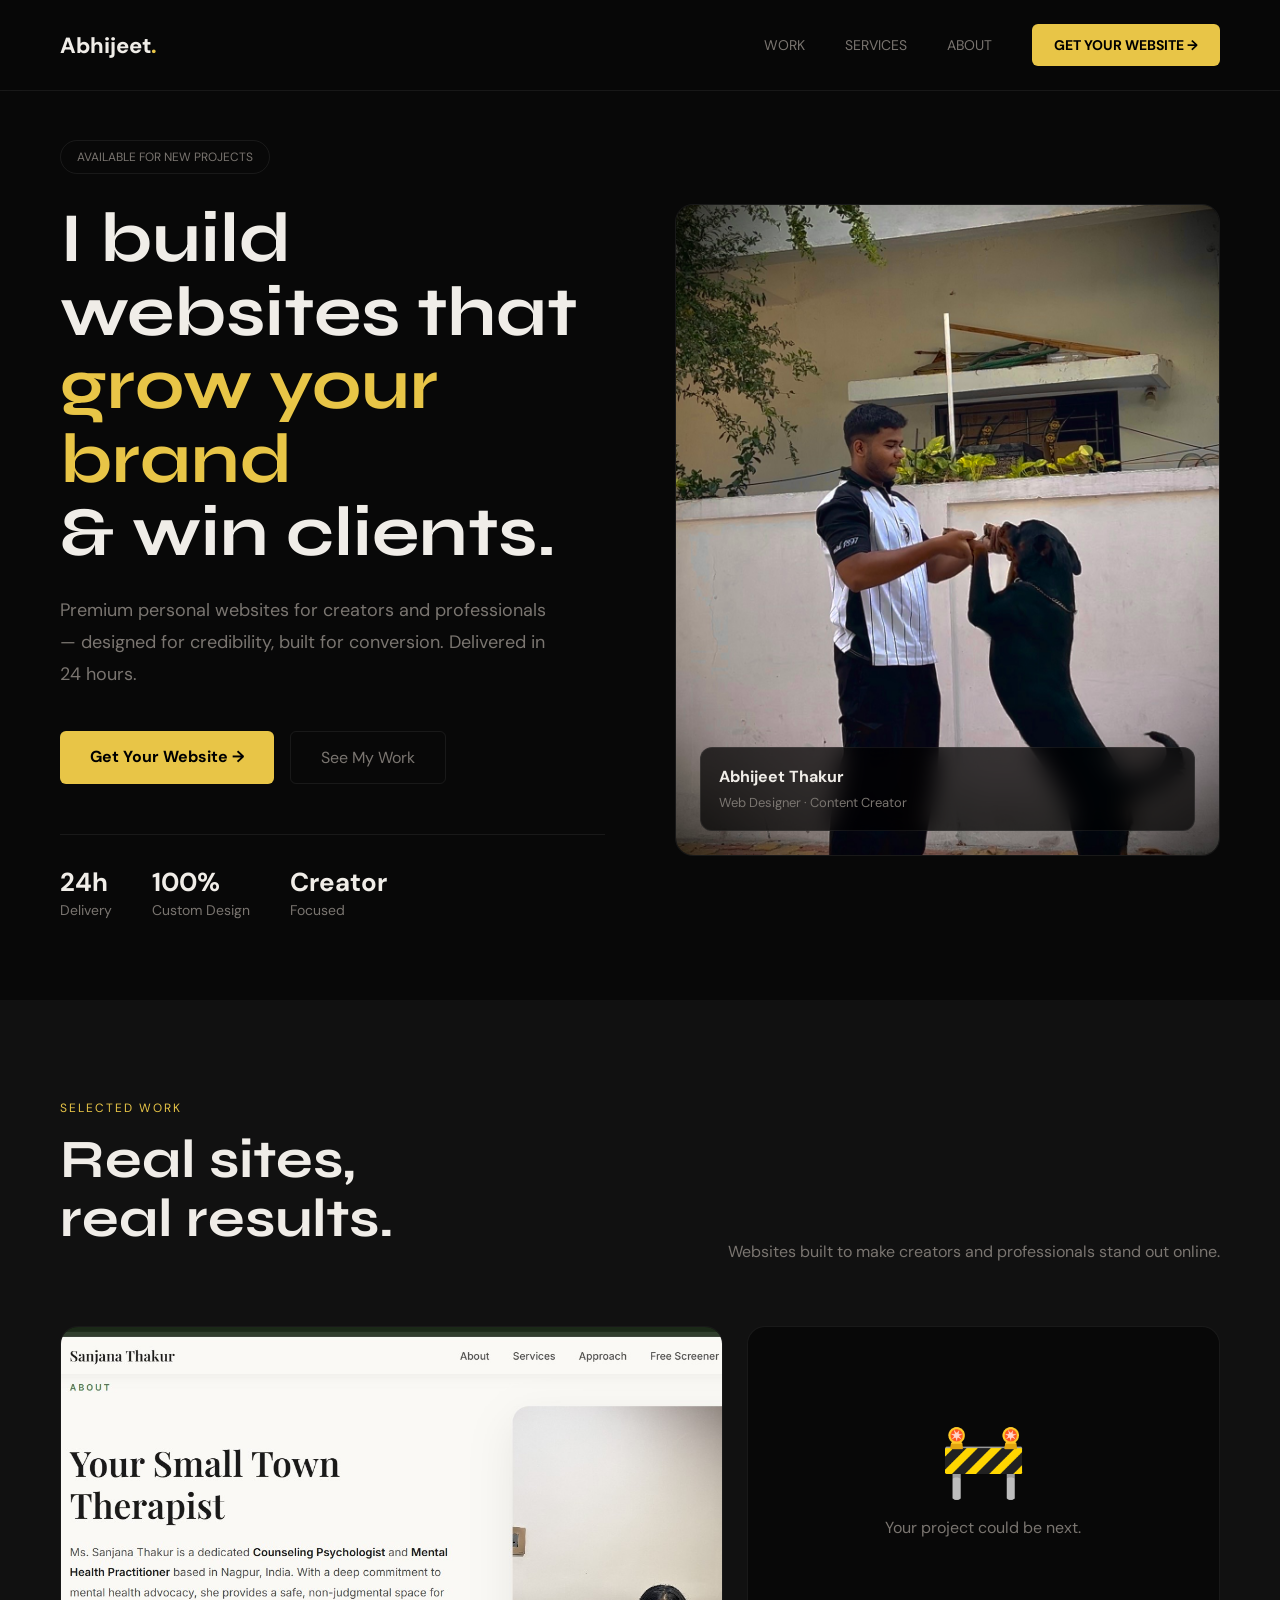
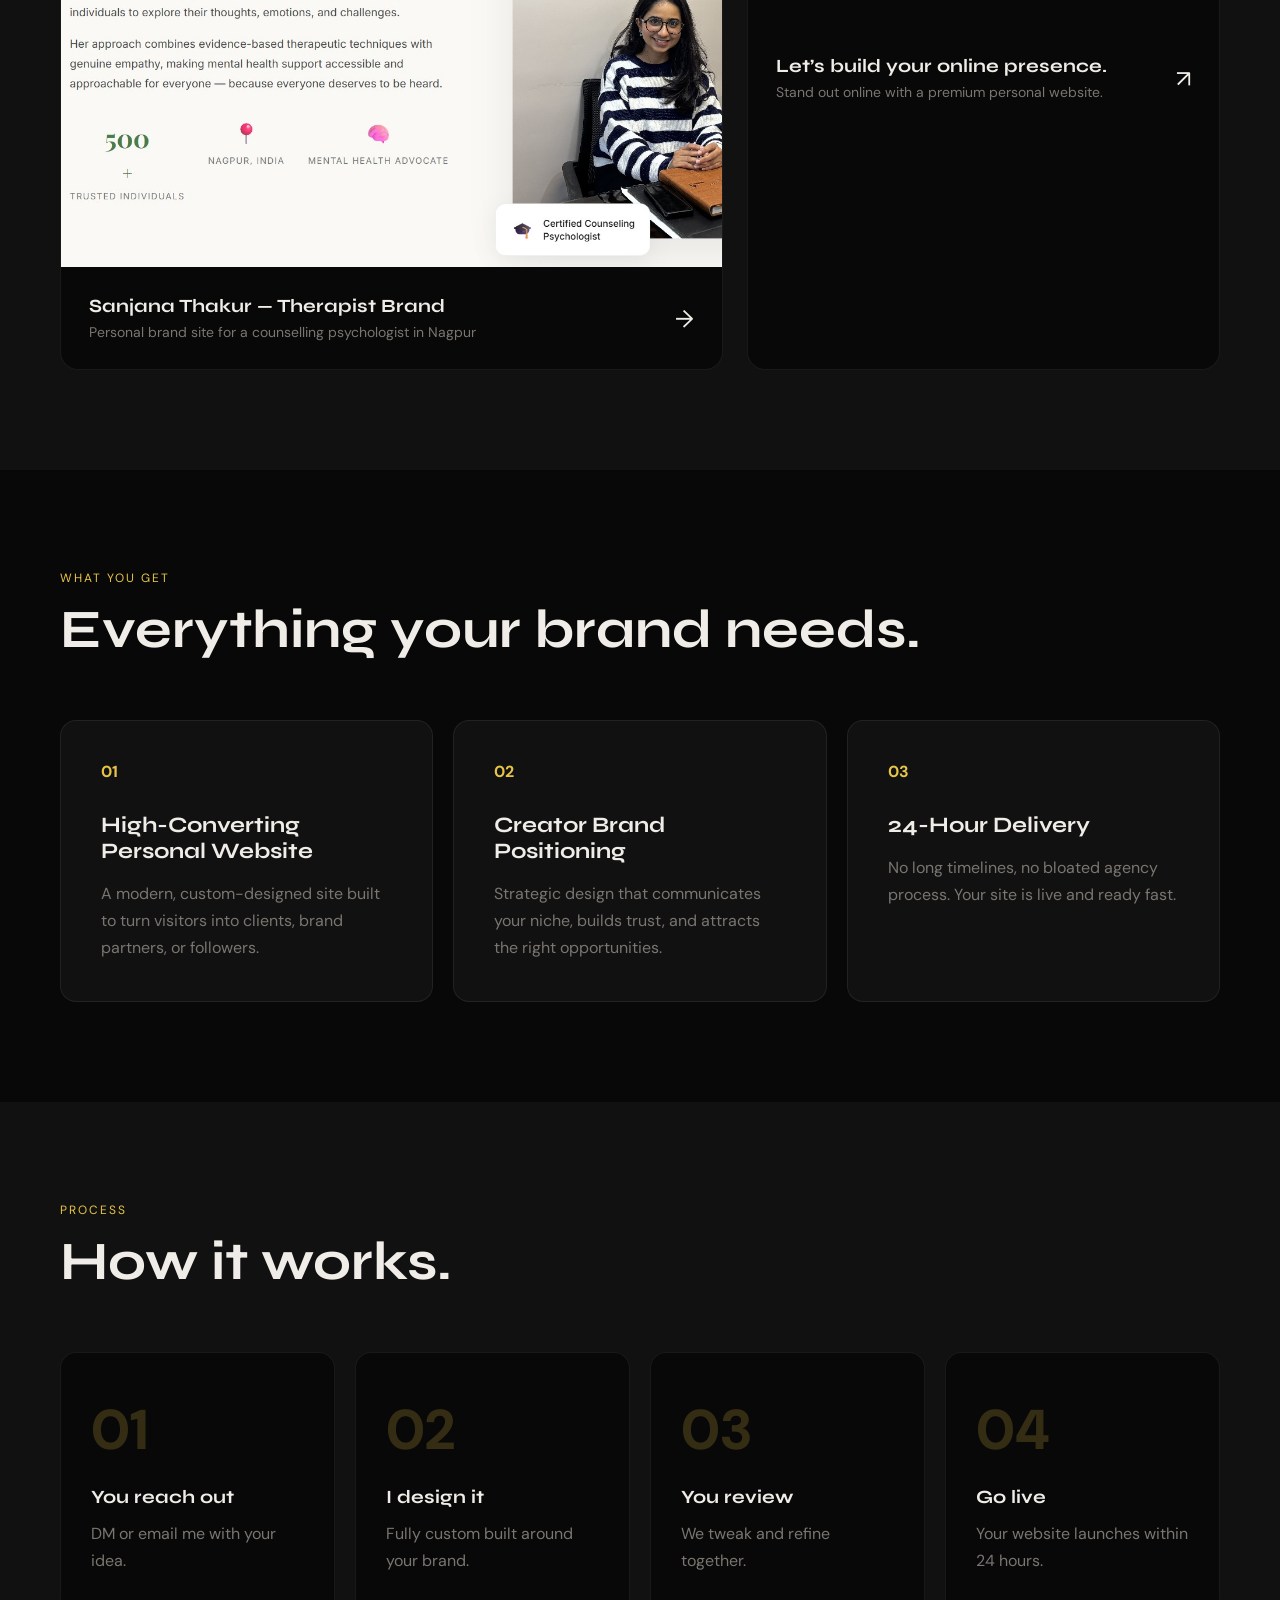
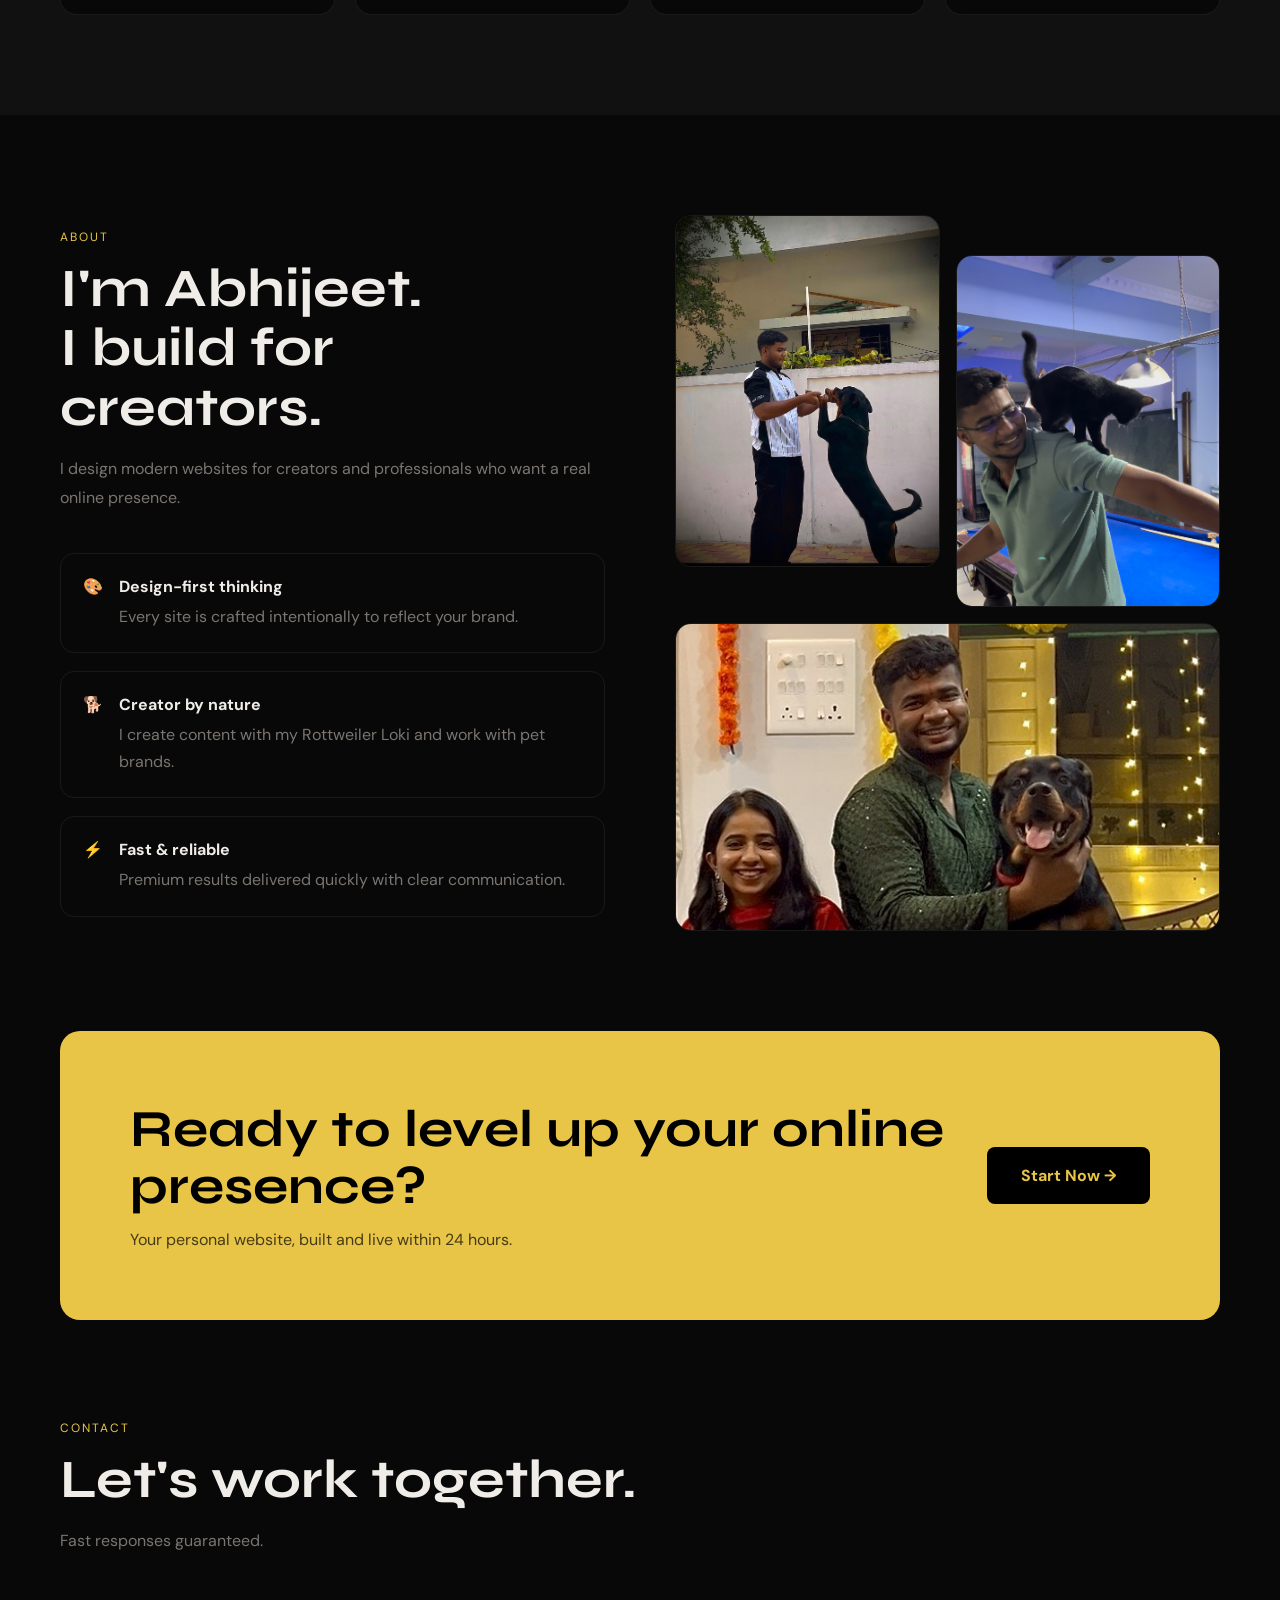
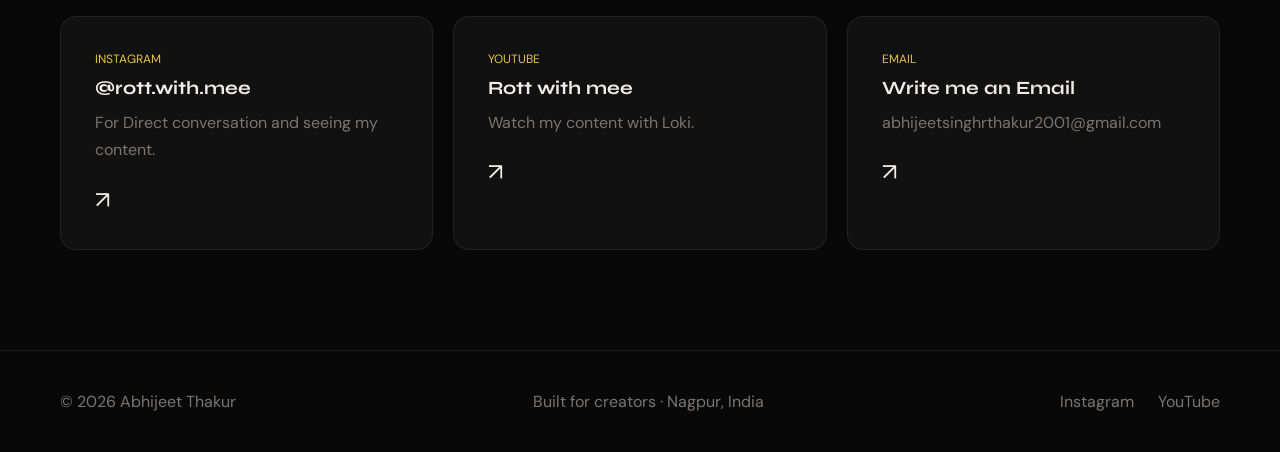
==== commit 503b4e5f: "Add files via upload" ====
--- a/index.html
+++ b/index.html
@@ -1,6 +1,15 @@
 <!DOCTYPE html>
 <html lang="en">
 <head>
+
+  <title>Abhijeet Thakur | Personal Brand</title>
+
+  <meta name="description" content="Official personal portfolio website of Abhijeet Thakur.">
+
+  <meta name="keywords" content="Abhijeet Thakur, portfolio, web developer, Nagpur">
+
+  <meta name="author" content="Abhijeet Thakur">
+
   <meta charset="UTF-8" />
   <meta name="viewport" content="width=device-width, initial-scale=1.0"/>
   <title>Abhijeet Thakur | Personal Brand Websites</title>
